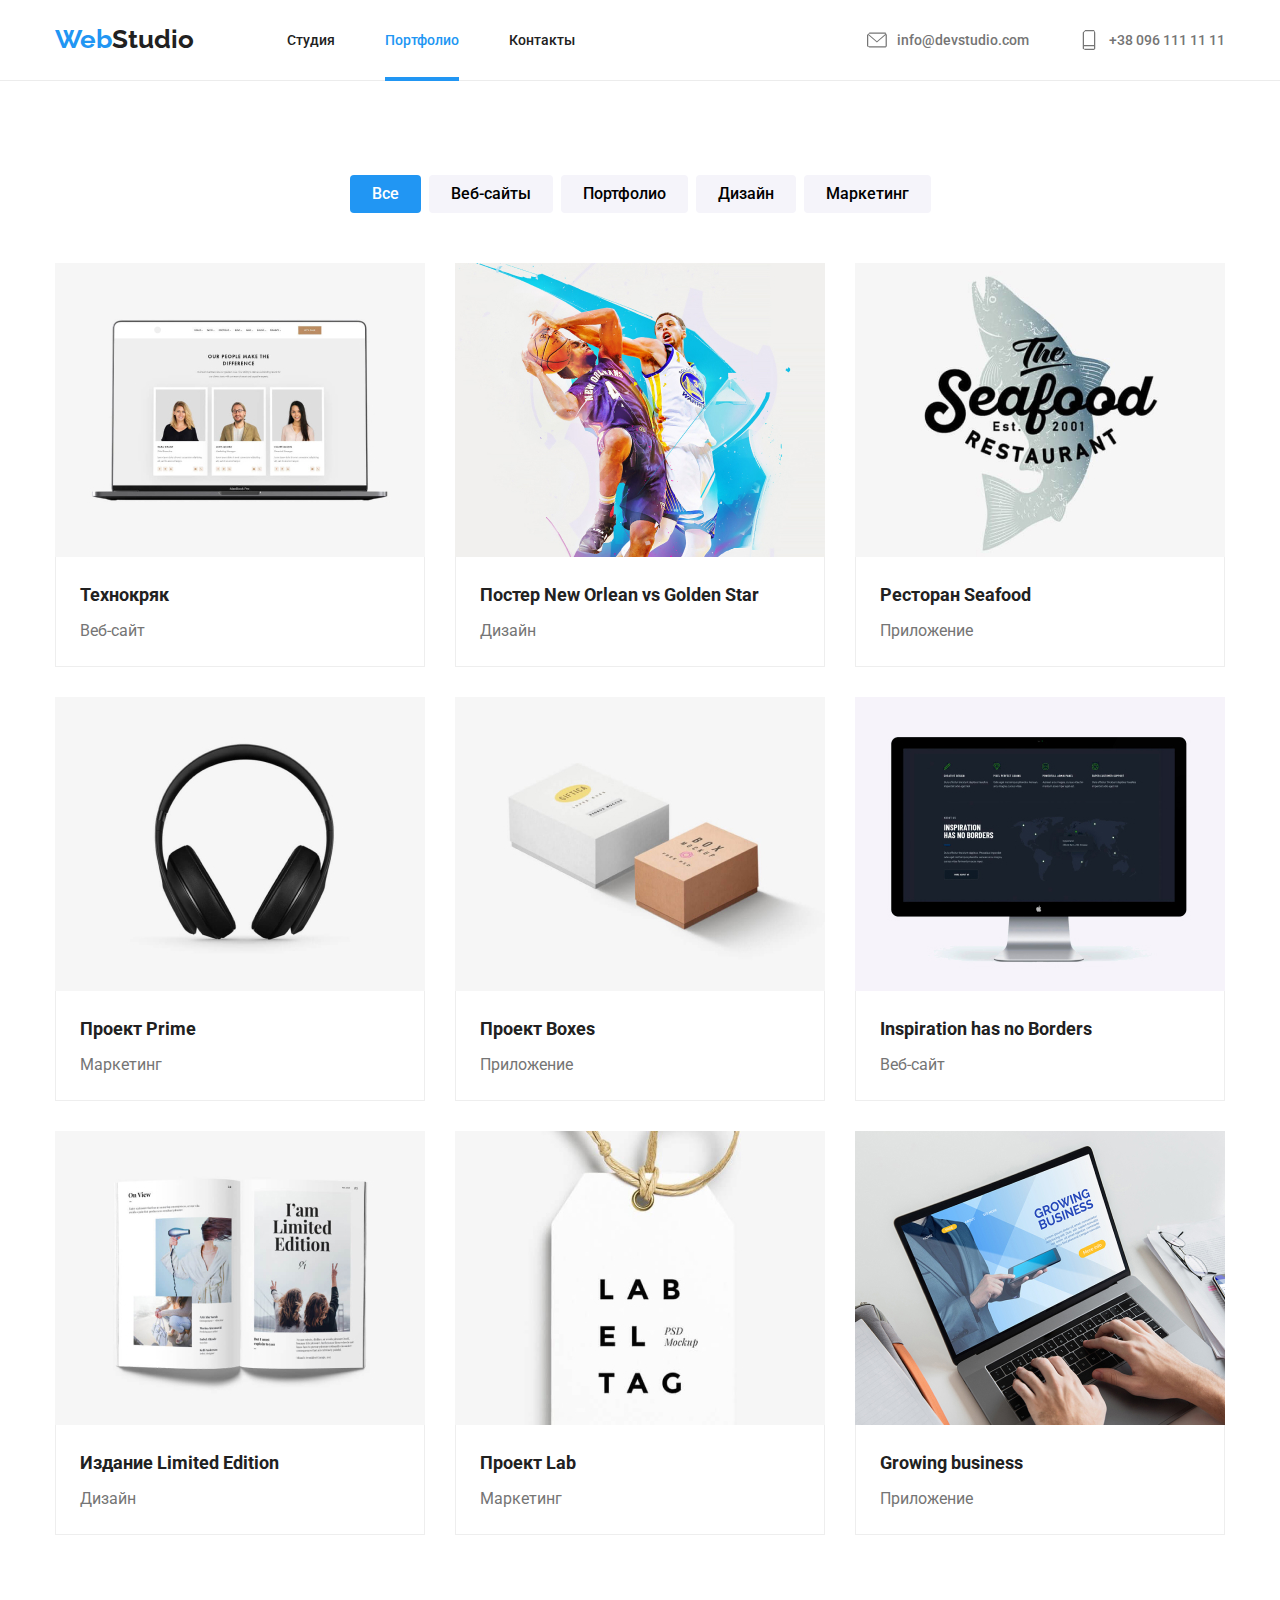
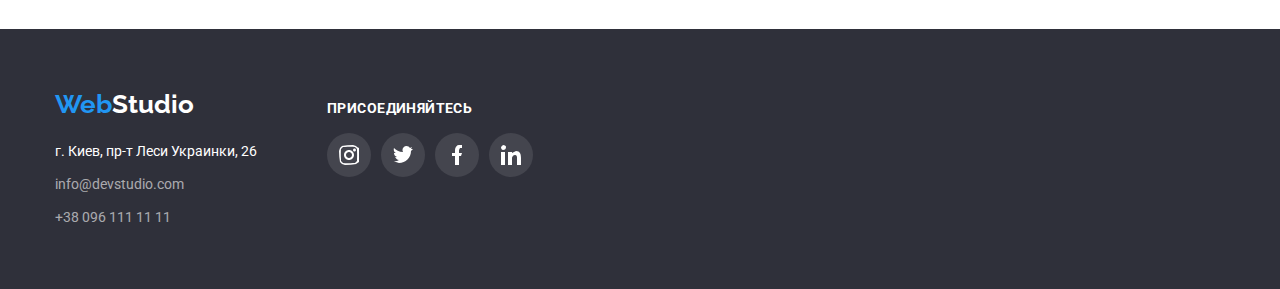
==== portfolio.html @ 706eff2a "Initial commit" ====
<!DOCTYPE html>
<html lang="ru">
  <head>
    <meta charset="UTF-8" />
    <meta http-equiv="X-UA-Compatible" content="IE=edge" />
    <meta name="viewport" content="width=device-width, initial-scale=1.0" />
    <link
      rel="stylesheet"
      href="https://cdnjs.cloudflare.com/ajax/libs/modern-normalize/1.1.0/modern-normalize.min.css"
    />
    <link
      href="https://fonts.googleapis.com/css2?family=Open+Sans:wght@400;500;700;800&family=Raleway:wght@700&family=Roboto:wght@400;500;700;900&display=swap"
      rel="stylesheet"
    />
    <link rel="stylesheet" href="./styles/styles.css" type="text/css" />
    <title>Document</title>
  </head>
  <body>
    <header>
      <div class="container container-header">
        <a href="./index.html" rel="noreferrer nofollow" class="all-logo"
          ><span class="color-logo">Web</span><span class="logo">Studio</span></a
        >
        <nav>
          <ul class="menu">
            <li class="header">
              <a href="./index.html" rel="noreferrer nofollow" class="menu-color"> Студия</a>
            </li>
            <li class="header">
              <a href="./portfolio.html" rel="noreferrer nofollow" class="store-active">
                Портфолио
              </a>
            </li>
            <li class="header">
              <a href="" rel="noreferrer nofollow" class="menu-color"> Контакты</a>
            </li>
          </ul>
        </nav>
        <ul class="adress-header">
          <li class="header heder-contacts">
            <a
              href="mailto:info@devstudio.com"
              rel="noreferrer nofollow"
              class="header-color-contacts"
              aria-label="mail"
            >
              <svg class="header-mail">
                <use href="./image/icon/symbol-defs.svg#icon-messeg-1"></use>
              </svg>
              <span class="header-nomber">info@devstudio.com</span>
            </a>
          </li>
          <li class="header heder-contacts">
            <a
              href="tel:+38 096 111 11 11"
              rel="noreferrer nofollow"
              class="header-color-contacts"
              aria-label="phone-nomber"
            >
              <svg class="header-icon-phone">
                <use href="./image/icon/symbol-defs.svg#icon-smartphone-1"></use>
              </svg>
              <span class="header-nomber">+38 096 111 11 11</span></a
            >
          </li>
        </ul>
      </div>
    </header>
    <main>
      <h1 class="our-work">Наши работы</h1>
      <section class="section">
        <div class="container">
          <ul class="botton-portfolio">
            <li class="list-botton-portfolio">
              <button name="button" type="button" class="menu-portfolio active-botton">Все</button>
            </li>
            <li class="list-botton-portfolio">
              <button name="button" type="button" class="menu-portfolio">Веб-сайты</button>
            </li>
            <li class="list-botton-portfolio">
              <button name="button" type="button" class="menu-portfolio">Портфолио</button>
            </li>
            <li class="list-botton-portfolio">
              <button name="button" type="button" class="menu-portfolio">Дизайн</button>
            </li>
            <li class="list-botton-portfolio">
              <button name="button" type="button" class="menu-portfolio">Маркетинг</button>
            </li>
          </ul>
          <ul class="progects">
            <li class="progects-item">
              <a href="" class="progects-link">
                <div class="progects-thumb">
                  <img
                    class="image-portfolio"
                    src="./image/portfolio/image-on-leptop.jpg"
                    alt="Изображения на компютере"
                    width="370"
                    height="294"
                  />
                  <p class="progects-overlay">
                    Ресурс предлагает комплексные предложения с разным уровнем функционала и
                    сервисов. Все это позволит посетителю получить исчерпывающие сведения о компании
                    или частном лице.
                  </p>
                </div>
                <div class="name-progect">
                  <h2 class="big-text-image">Технокряк</h2>
                  <p class="small-text-image">Веб-сайт</p>
                </div>
              </a>
            </li>
            <li class="progects-item">
              <a href="" class="progects-link">
                <div class="progects-thumb">
                  <img
                    class="image-portfolio"
                    src="./image/portfolio/bascketboll.jpg"
                    alt="Баскетболисты"
                    width="370"
                    height="294"
                  />
                  <p class="progects-overlay">
                    Ресурс предлагает комплексные предложения с разным уровнем функционала и
                    сервисов. Все это позволит посетителю получить исчерпывающие сведения о компании
                    или частном лице.
                  </p>
                </div>
                <div class="name-progect">
                  <h2 class="big-text-image">Постер New Orlean vs Golden Star</h2>
                  <p class="small-text-image">Дизайн</p>
                </div>
              </a>
            </li>
            <li class="progects-item">
              <a href="" class="progects-link">
                <div class="progects-thumb">
                  <img
                    class="image-portfolio"
                    src="./image/portfolio/fish.jpg"
                    alt=" Рыба с надписю Ресторан морская еда"
                    width="370"
                    height="294"
                  />
                  <p class="progects-overlay">
                    Ресурс предлагает комплексные предложения с разным уровнем функционала и
                    сервисов. Все это позволит посетителю получить исчерпывающие сведения о компании
                    или частном лице.
                  </p>
                </div>
                <div class="name-progect">
                  <h2 class="big-text-image">Ресторан Seafood</h2>
                  <p class="small-text-image">Приложение</p>
                </div>
              </a>
            </li>
            <li class="progects-item">
              <a href="" class="progects-link">
                <div class="progects-thumb">
                  <img
                    class="image-portfolio"
                    src="./image/portfolio/headphone.jpg"
                    alt="Наушники"
                    width="370"
                    height="294"
                  />
                  <p class="progects-overlay">
                    Ресурс предлагает комплексные предложения с разным уровнем функционала и
                    сервисов. Все это позволит посетителю получить исчерпывающие сведения о компании
                    или частном лице.
                  </p>
                </div>
                <div class="name-progect">
                  <h2 class="big-text-image">Проект Prime</h2>
                  <p class="small-text-image">Маркетинг</p>
                </div>
              </a>
            </li>
            <li class="progects-item">
              <a href="" class="progects-link">
                <div class="progects-thumb">
                  <img
                    class="image-portfolio"
                    src="./image/portfolio/box.jpg"
                    alt="Коробки"
                    width="370"
                    height="294"
                  />
                  <p class="progects-overlay">
                    Ресурс предлагает комплексные предложения с разным уровнем функционала и
                    сервисов. Все это позволит посетителю получить исчерпывающие сведения о компании
                    или частном лице.
                  </p>
                </div>
                <div class="name-progect">
                  <h2 class="big-text-image">Проект Boxes</h2>
                  <p class="small-text-image">Приложение</p>
                </div>
              </a>
            </li>
            <li class="progects-item">
              <a href="" class="progects-link">
                <div class="progects-thumb">
                  <img
                    src="./image/portfolio/computer.jpg"
                    alt="Монитор компютера с данными"
                    width="370"
                    height="294"
                  />
                  <p class="progects-overlay">
                    Ресурс предлагает комплексные предложения с разным уровнем функционала и
                    сервисов. Все это позволит посетителю получить исчерпывающие сведения о компании
                    или частном лице.
                  </p>
                </div>
                <div class="name-progect">
                  <h2 class="big-text-image">Inspiration has no Borders</h2>
                  <p class="small-text-image">Веб-сайт</p>
                </div>
              </a>
            </li>
            <li class="progects-item">
              <a href="" class="progects-link">
                <div class="progects-thumb">
                  <img
                    class="image-portfolio"
                    src="./image/portfolio/book.jpg"
                    alt="Книга с фотографиями женщин"
                    width="370"
                    height="294"
                  />
                  <p class="progects-overlay">
                    Ресурс предлагает комплексные предложения с разным уровнем функционала и
                    сервисов. Все это позволит посетителю получить исчерпывающие сведения о компании
                    или частном лице.
                  </p>
                </div>
                <div class="name-progect">
                  <h2 class="big-text-image">Издание Limited Edition</h2>
                  <p class="small-text-image">Дизайн</p>
                </div>
              </a>
            </li>
            <li class="progects-item">
              <a href="" class="progects-link">
                <div class="progects-thumb">
                  <img
                    class="image-portfolio"
                    src="./image/portfolio/label.jpg"
                    alt="Лейбл"
                    width="370"
                    height="294"
                  />
                  <p class="progects-overlay">
                    Ресурс предлагает комплексные предложения с разным уровнем функционала и
                    сервисов. Все это позволит посетителю получить исчерпывающие сведения о компании
                    или частном лице.
                  </p>
                </div>
                <div class="name-progect">
                  <h2 class="big-text-image">Проект Lab</h2>
                  <p class="small-text-image">Маркетинг</p>
                </div>
              </a>
            </li>
            <li class="progects-item">
              <a href="" class="progects-link">
                <div class="progects-thumb">
                  <img
                    class="image-portfolio"
                    src="./image/portfolio/leptop.jpg"
                    alt="Монитор ноутбука"
                    width="370"
                    height="294"
                  />
                  <p class="progects-overlay">
                    Ресурс предлагает комплексные предложения с разным уровнем функционала и
                    сервисов. Все это позволит посетителю получить исчерпывающие сведения о компании
                    или частном лице.
                  </p>
                </div>
                <div class="name-progect">
                  <h2 class="big-text-image">Growing business</h2>
                  <p class="small-text-image">Приложение</p>
                </div>
              </a>
            </li>
          </ul>
        </div>
      </section>
    </main>
    <footer class="footer-background-color">
      <div class="container container-footer">
        <div>
          <a href="./index.html" rel="noreferrer nofollow" class="logo footer-logo">
            <span class="color-logo">Web</span><span class="footer-color">Studio</span><br />
          </a>
          <address>
            <ul>
              <li class="footer">
                <a href="" class="footer-color">г. Киев, пр-т Леси Украинки, 26</a><br />
              </li>
              <li class="footer">
                <a href="mailto:info@devstudio.com" class="contacts">info@devstudio.com</a><br />
              </li>
              <li class="footer">
                <a href="tel:+38 096 111 11 11" class="contacts">+38 096 111 11 11</a><br />
              </li>
            </ul>
          </address>
        </div>
        <div class="footer-social">
          <p class="footer-join">присоединяйтесь</p>
          <ul class="person-icon-list">
            <li class="person-list-items">
              <a href="" class="person-link">
                <svg class="person-icon-futer">
                  <use href="./image/icon/symbol-defs.svg#icon-instagram"></use>
                </svg>
              </a>
            </li>
            <li class="person-list-items">
              <a href="" class="person-link">
                <svg class="person-icon-futer">
                  <use href="./image/icon/symbol-defs.svg#icon-twitter"></use>
                </svg>
              </a>
            </li>
            <li class="person-list-items">
              <a href="" class="person-link">
                <svg class="person-icon-futer">
                  <use href="./image/icon/symbol-defs.svg#icon-facebook"></use>
                </svg>
              </a>
            </li>
            <li class="person-list-items">
              <a href="" class="person-link">
                <svg class="person-icon-futer">
                  <use href="./image/icon/symbol-defs.svg#icon-linkedin"></use>
                </svg>
              </a>
            </li>
          </ul>
        </div>
      </div>
    </footer>
  </body>
</html>
---- styles/styles.css ----
:root {
  --body-text-color: rgb(33, 33, 33);
  --image-text-color: rgb(117, 117, 117);
  --background-botton-color: rgb(33, 150, 243);
  --white-color: rgb(255, 255, 255);
  --footer-background-color: rgb(47, 48, 58);
  --footer-contacts-color: rgba(255, 255, 255, 0.6);
  --icon-clients: rgba(175, 177, 184, 1);
  --back-svg-color: rgb(245, 244, 250);
  --text-on-image: rgba(47, 48, 58, 0.8);
  --time-for-hover: 250ms;
  --timing-fuktion: cubic-bezier(0.4, 0, 0.2, 1);
}

body {
  font-family: Roboto, Open-Sans;
  font-weight: 400;
  color: var(--body-text-color);
}

/* ----------------------------------------Загальні----- */
li {
  list-style-type: none;
}

a {
  text-decoration: none;
}

img {
  display: block;
}

h1,
h2,
h3,
h4,
p,
ul,
nav {
  margin: 0;
  padding: 0;
  border: 0;
}

header {
  border-bottom: 1px solid #ececec;
}

footer {
  padding-top: 60px;
  padding-bottom: 60px;
}

.container {
  width: 1200px;
  padding-left: 15px;
  padding-right: 15px;
  margin-left: auto;
  margin-right: auto;
}

div.container-header {
  display: flex;
  align-items: center;
}

.section {
  padding-top: 94px;
  padding-bottom: 94px;
}

/* ------------------------------- ХЕДЕР---- */

.header {
  height: 80px;
  font-size: 14px;
  font-weight: 500;
  line-height: 1.15;
}

.headear-portfolio {
  border: 1px solid #ececec;
}

.logo {
  font-size: 26px;
  line-height: 1.2;
  font-weight: 700;
  color: var(--body-text-color);
  font-family: Raleway;
}

.all-logo {
  margin-left: 0px;
  margin-right: 93px;
  padding-top: 24px;
  padding-bottom: 25px;

  font-size: 26px;
  line-height: 1.2;
  font-weight: 700;
}

.color-logo {
  color: var(--background-botton-color);
  font-family: Raleway;
}

.menu {
  display: flex;
}
.store-active {
  display: block;
  padding-top: 32px;
  padding-bottom: 32px;

  color: var(--background-botton-color);
}
.store-active::after {
  content: '';
  display: block;

  margin-top: 29px;
  width: 100%;
  height: 4px;
  left: 551px;
  top: 76px;

  background-color: var(--background-botton-color);
}
.menu li.header + li.header {
  margin-left: 50px;
}

.menu-color {
  display: block;
  padding-top: 32px;
  padding-bottom: 32px;

  transition-duration: var(--time-for-hover);
  transition-timing-function: var(--timing-fuktion);
  transition-property: color, background-color;

  color: var(--body-text-color);
}

.menu-color:hover,
.menu-color:focus {
  color: var(--background-botton-color);
  background-color: var(--white-color);
}

.adress-header {
  display: flex;
  flex-direction: row;
  margin-left: auto;
}

.adress-header li.header + li.header {
  margin-left: 50px;
}

.contacts {
  cursor: pointer;

  transition-duration: var(--time-for-hover);
  transition-timing-function: var(--timing-fuktion);
  transition-property: color;

  color: var(--footer-contacts-color);
}

.contacts:hover,
.contacts:focus {
  color: var(--background-botton-color);
}

.header-color-contacts {
  display: flex;
  cursor: pointer;

  align-items: center;
  color: #757575;

  transition-duration: var(--time-for-hover);
  transition-timing-function: var(--timing-fuktion);
  transition-property: color;
}

.header-color-contacts:hover,
.header-color-contacts:focus {
  color: var(--background-botton-color);
}

.heder-contacts {
  display: flex;
  flex-direction: row;
  justify-content: center;
}

.header-mail {
  width: 20px;
  height: 20px;
  cursor: pointer;

  transition-duration: var(--time-for-hover);
  transition-timing-function: var(--timing-fuktion);
  transition-property: fill;

  fill: var(--image-text-color);
}

.header-color-contacts:hover .header-mail,
.header-color-contacts:focus .header-mail {
  fill: var(--background-botton-color);
}

.header-icon-phone {
  width: 20px;
  height: 20px;
  cursor: pointer;

  transition-duration: var(--time-for-hover);
  transition-timing-function: var(--timing-fuktion);
  transition-property: fill;

  fill: var(--image-text-color);
}

.header-color-contacts:hover .header-icon-phone,
.header-color-contacts:focus .header-icon-phone {
  fill: var(--background-botton-color);
}

.header-nomber {
  margin-left: 10px;
}

/*-------------------------------------- Меню  ПОРТФОЛІО */

.menu-portfolio {
  padding-left: 22px;
  padding-right: 22px;
  padding-top: 6px;
  padding-bottom: 6px;
  border: var(--image-text-color);
  border-radius: 4px;

  font-size: 16px;
  line-height: 1.6;
  font-family: Roboto;
  font-weight: 500;

  background-color: rgb(245, 244, 250);
  transition-duration: var(--time-for-hover);
  transition-timing-function: var(--timing-fuktion);
  transition-property: color, background-color, box-shadow;
}

.menu-portfolio:hover,
.menu-portfolio:focus {
  color: var(--white-color);
  background-color: var(--background-botton-color);

  box-shadow: 0px 3px 1px rgba(0, 0, 0, 0.1), 0px 1px 2px rgba(0, 0, 0, 0.08),
    0px 2px 2px rgba(0, 0, 0, 0.12);
  border-radius: 4px;
}

/*-------------------------------------- СЕКЦІЯ ГЕРОЙ */
.hero {
  background-image: linear-gradient(to left, rgba(47, 48, 58, 0.5), rgba(47, 48, 58, 0.5)),
    url(../image/work-proces.jpg);

  text-align: center;
  background-position: center;
  background-repeat: no-repeat;
  background-size: cover;
  max-width: 1600px;

  color: var(--white-color);
}

.hero.section {
  padding-top: 200px;
  padding-bottom: 200px;
  margin-right: auto;
  margin-left: auto;
}

.h1 {
  margin-left: auto;
  margin-right: auto;
  margin-bottom: 30px;

  width: 696px;
  height: 120px;
  left: 452px;
  top: 280px;

  font-family: Roboto;
  font-style: normal;
  font-weight: 900;
  font-size: 44px;

  text-align: center;
  line-height: 1.36;
  letter-spacing: 0.06em;
}

.index-bottom {
  padding-top: 10px;
  padding-bottom: 10px;
  padding-left: 32px;
  padding-right: 32px;
  font-family: inherit;

  font-weight: 700;
  font-size: 16px;
  line-height: 1.8;
  background-color: var(--background-botton-color);
  color: var(--white-color);
  cursor: pointer;

  box-shadow: 0px 4px 4px rgba(0, 0, 0, 0.15);
  border-radius: 4px;

  transition-duration: var(--time-for-hover);
  transition-timing-function: var(--timing-fuktion);
  transition-property: background-color, color;
}

.index-bottom:hover,
.index-bottom:focus {
  color: var(--white-color);
  background-color: var(--background-botton-color);
}
/* -----------MODAL WINDOW */
.backdrop {
  position: fixed;
  top: 0;
  left: 0;

  width: 100%;
  height: 100%;

  background-color: rgba(0, 0, 0, 0.2);
  transition-duration: var(--time-for-hover);
  transition-timing-function: var(--timing-fuktion);
}

.backdrop.is-hidden {
  opacity: 0;
  pointer-events: none;
}

.modal {
  position: absolute;
  left: 50%;
  right: 50%;
  transform: translate(-50%, -50%);

  top: 40%;
  width: 528px;
  height: 581px;
  background-color: var(--white-color);
}
.button-modal-close {
  display: flex;
  position: absolute;
  top: 8px;
  right: 8px;
  width: 30px;
  height: 30px;

  border-radius: 50%;
  border-color: rgba(0, 0, 0, 0.1);
  background-color: var(--white-color);
}

.icon-close {
  position: absolute;
  justify-content: center;
  align-items: center;
  top: 5px;
  left: 5px;
  width: 18px;
  height: 18px;
}
/* --------------------------what we do  */

.what-we-do {
  display: flex;
}

.we-do-items {
  display: flex;
  justify-content: center;
  align-items: center;

  height: 120px;

  fill: var(--body-text-color);
  background-color: var(--back-svg-color);
}

.item {
  width: calc((100%-90px) / 4);
  margin-right: 30px;
}

.svg-we-do {
  width: 70px;
  height: 70px;
}

.item:nth-child(4n) {
  margin-right: 0;
}

.index-smoll-text {
  color: var(--image-text-color);
  font-size: 14px;
  line-height: 1.7;
  letter-spacing: 0.03em;
}

.title-h3 {
  font-weight: 700;
  font-size: 14px;
  line-height: 1.14;
  letter-spacing: 0.03em;

  margin-top: 30px;
  margin-bottom: 10px;
}

.our-work {
  visibility: hidden;
  height: 0;
}

.photo-text {
  position: absolute;
  bottom: 0;
  right: 0;

  padding-top: 27px;
  padding-bottom: 27px;
  width: 100%;
  height: 70px;

  font-weight: 700;
  font-size: 14px;
  line-height: 16px;
  text-align: center;
  letter-spacing: 0.03em;
  text-transform: uppercase;

  color: var(--white-color);
  background-color: var(--text-on-image);
}

/* -------------------------index work proces */
.section-exemples {
  padding-top: 0;
}

.photo-work-proces {
  display: flex;
  flex-wrap: wrap;
}

.photo-item {
  position: relative;
  margin-right: 30px;
}

.photo-item:nth-child(3n) {
  margin-right: 0;
}

.title-h2 {
  margin-bottom: 50px;

  font-size: 36px;
  line-height: 1.16;
  text-align: center;
  font-weight: 700;
}

/* ------------------------------------team */
.team-list {
  display: flex;
  flex-wrap: wrap;
}

.person {
  display: block;
  width: calc((100% - 90px) / 4);
  margin-right: 30px;
  border-radius: 0px 0px 4px 4px;
  filter: drop-shadow(0px 4px 4px rgba(0, 0, 0, 0.25));
  background-color: var(--white-color);
}

.person:nth-child(4n) {
  margin-right: 0;
}

.person-info {
  padding-top: 30px;
  padding-bottom: 30px;
  padding-right: 32px;
  padding-left: 32px;
}

.team {
  background: #f5f4fa;
}

.image-class {
  width: 100%;
}

.name-workers {
  margin-bottom: 10px;
  text-align: center;

  font-weight: 500;
  font-size: 16px;
  line-height: 1.18;
}

.profession-worker {
  text-align: center;

  color: var(--image-text-color);
  font-size: 16px;
  line-height: 1.18;
}

.person-list-items:not(:first-child) {
  margin-left: 10px;
}

.person-icon-1 {
  display: flex;
  justify-content: center;
  align-items: center;
  border-radius: 50%;
  width: 44px;
  height: 44px;

  transition-duration: var(--time-for-hover);
  transition-timing-function: var(--timing-fuktion);
  transition-property: background-color;
}

.person-icon-1:hover,
.person-icon-1:focus {
  background-color: var(--background-botton-color);
}

.person-icon {
  width: 20px;
  height: 20px;
  fill: var(--icon-clients);
  cursor: pointer;

  transition-duration: var(--time-for-hover);
  transition-timing-function: var(--timing-fuktion);
  transition-property: fill;
}

.person-icon-1:hover .person-icon,
.person-icon-1:focus .person-icon {
  fill: var(--white-color);
}

/* --------------------------OUR CLIENTS */
.clients-list {
  display: flex;
  flex-direction: row;
}

.clients-item {
  width: 170px;
  height: 92px;
}

.clients-item:not(:first-child) {
  margin-left: 30px;
}

.clients-link {
  display: flex;
  justify-content: center;
  align-items: center;

  border: 1px solid #afb1b8;
  box-sizing: border-box;
  border-radius: 4px;

  width: 170px;
  height: 92px;

  transition-duration: var(--time-for-hover);
  transition-timing-function: var(--timing-fuktion);
  transition-property: fill;
}

.clients-icon {
  width: 106px;
  height: 60px;

  fill: var(--icon-clients);
  transition-duration: var(--time-for-hover);
  transition-timing-function: var(--timing-fuktion);
  transition-property: border;
}

.clients-link:hover .clients-icon,
.clients-link:focus .clients-icon {
  fill: var(--background-botton-color);
}

.clients-item:hover .clients-link,
.clients-item:focus .clients-link {
  border: 1px solid var(--background-botton-color);
}

/* -------------------------------Portfolio button */
.botton-portfolio {
  display: flex;
  justify-content: center;
  margin-bottom: 50px;
}

.list-botton-portfolio {
  margin-right: 8px;
}

.list-botton-portfolio:last-child {
  margin-right: 0;
}
/*--------------------------------- Portfolio our projects */
/* list our progect */
.botton-portfolio {
  display: flex;
  justify-content: center;
  margin-bottom: 50px;
}

.list-botton-portfolio {
  margin-right: 8px;
}

.list-botton-portfolio:last-child {
  margin-right: 0;
}
/*     --------------------------Список наших проектів Portfolio */
.progects {
  display: flex;
  flex-wrap: wrap;
}

.progects-item {
  position: relative;

  width: calc((100% - 60px) / 3);
  margin-right: 30px;
  margin-bottom: 30px;
}

.progects-item:nth-child(3n) {
  margin-right: 0px;
}

.progects-item:nth-last-child(-n + 3) {
  margin-bottom: 0px;
}
.progects-link {
  display: block;

  width: 370px;
  height: 404px;

  transition-duration: var(--time-for-hover);
  transition-timing-function: var(--timing-fuktion);
  transition-property: background-color, box-shadow;

  color: var(--body-text-color);
}

.progects-link:hover,
.progects-link:focus {
  background-color: #ffffff;

  box-shadow: 0px 1px 1px rgba(0, 0, 0, 0.12), 0px 4px 4px rgba(0, 0, 0, 0.06),
    1px 4px 6px rgba(0, 0, 0, 0.16);
}
.progects-thumb {
  overflow: hidden;
  position: relative;
}
.progects-overlay {
  position: absolute;

  left: 0;
  top: 0;

  padding: 58px 27px 68px 27px;
  font-size: 18px;
  line-height: 28px;

  letter-spacing: 0.03em;
  color: var(--white-color);
  transform: translateY(101%);
  transition-duration: var(--time-for-hover);
  transition-timing-function: var(--timing-fuktion);
  transition-property: transform;

  background-color: rgba(33, 150, 243, 0.9);
}
.progects-link:hover .progects-overlay,
.progects-link:focus .progects-overlay {
  transform: translateY(0);
}

.name-progect {
  padding-top: 20px;
  padding-bottom: 20px;
  padding-right: 24px;
  padding-left: 24px;
  border-bottom: 1px solid #eeeeee;
  border-right: 1px solid #eeeeee;
  border-left: 1px solid #eeeeee;
}

.image-portfolio {
  width: 100%;
}

.big-text-image {
  display: block;
  margin-bottom: 4px;

  font-size: 18px;
  line-height: 2;
  font-weight: 700;

  color: var(--body-text-color);
}

.small-text-image {
  display: block;
  color: var(--image-text-color);
  font-size: 16px;
  line-height: 1.8;
}

.active-botton {
  color: var(--white-color);
  background-color: var(--background-botton-color);
}

/* ---------------------------------------- footer */

.container-footer {
  display: flex;
  flex-direction: row;
  align-items: baseline;
}

.footer {
  display: block;
  margin-bottom: 9px;
  font-size: 14px;
  line-height: 1.7;
  font-style: normal;
}

.footer:last-child {
  margin: 0;
}

.footer-logo {
  display: block;

  margin-bottom: 20px;
}

.footer-social {
  display: flex;
  flex-direction: column;
  margin-left: 70px;
}

.footer-join {
  font-family: Roboto;
  font-weight: 700;
  font-size: 14px;

  line-height: 1.2;
  letter-spacing: 0.03em;
  text-transform: uppercase;

  color: var(--white-color);
}

.person-icon-list {
  display: flex;
  flex-direction: row;

  justify-content: center;
  margin-top: 16px;
}

.person-list-items {
  display: flex;
  justify-content: center;

  width: 44px;
  height: 44px;
  border-radius: 50%;
}
.person-link {
  display: flex;
  justify-content: center;
  align-items: center;

  width: 44px;
  height: 44px;
  border-radius: 50%;
  background-color: rgba(255, 255, 255, 0.1);

  transition-duration: var(--time-for-hover);
  transition-timing-function: var(--timing-fuktion);
  transition-property: background-color;
}
.person-link:hover,
.person-link:active {
  background-color: var(--background-botton-color);
}

.person-icon-futer {
  width: 20px;
  height: 20px;
  fill: var(--white-color);

  transition-duration: var(--time-for-hover);
  transition-timing-function: var(--timing-fuktion);
  transition-property: fill;
}

.footer-color {
  color: var(--white-color);

  transition-duration: var(--time-for-hover);
  transition-timing-function: var(--timing-fuktion);
  transition-property: color;
}

.footer-color:hover,
.footer-color:focus {
  color: var(--background-botton-color);
}

.footer-background-color {
  z-index: 1;

  background-color: var(--footer-background-color);
}

.back-color {
  background-color: var(--background-botton-color);
}
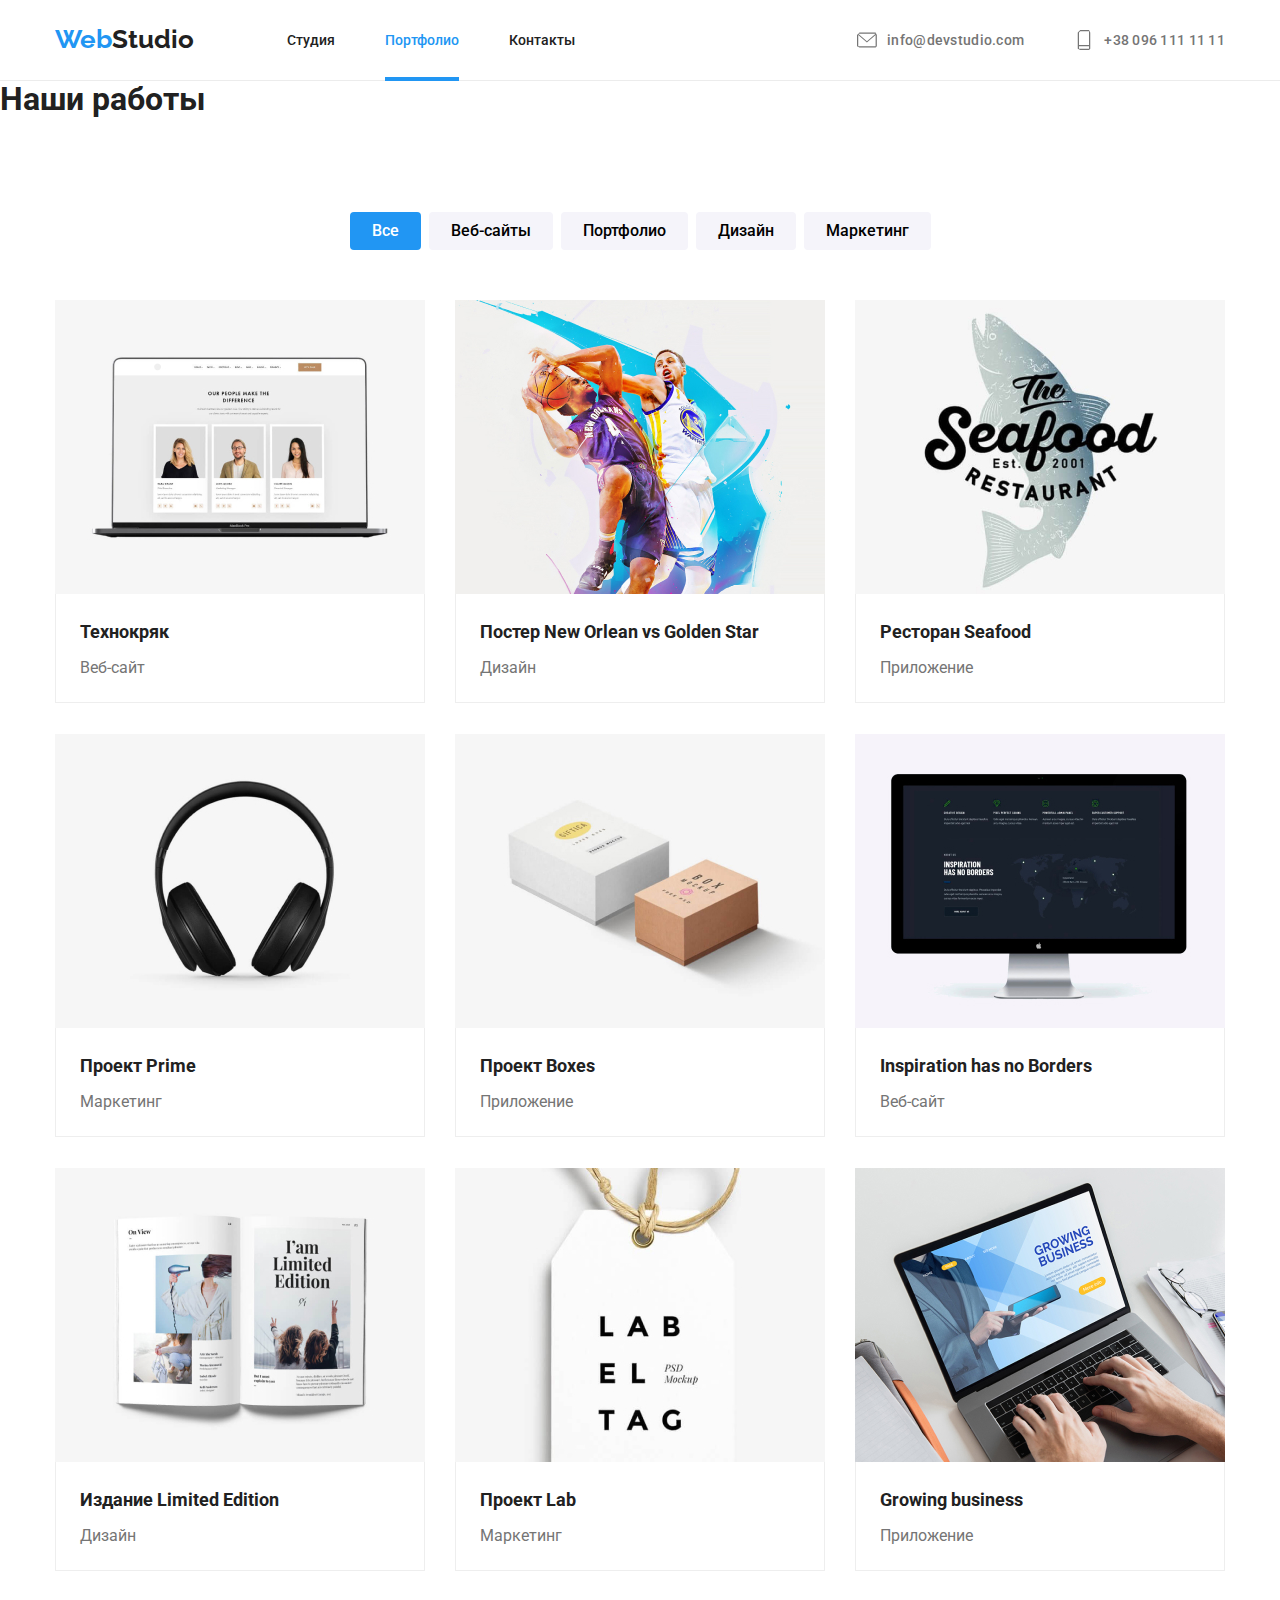
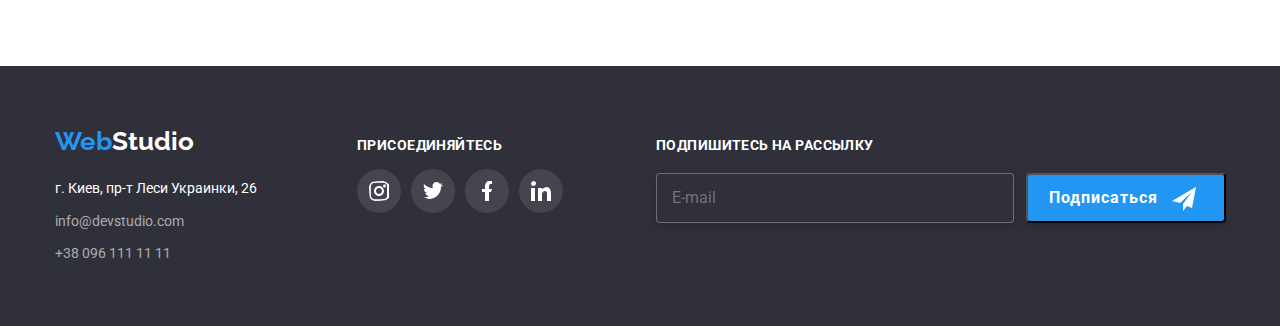
==== commit 2c0e054a: "BEM refactoring code" ====
--- a/portfolio.html
+++ b/portfolio.html
@@ -12,56 +12,56 @@
       href="https://fonts.googleapis.com/css2?family=Open+Sans:wght@400;500;700;800&family=Raleway:wght@700&family=Roboto:wght@400;500;700;900&display=swap"
       rel="stylesheet"
     />
-    <link rel="stylesheet" href="./styles/styles.css" type="text/css" />
+    <link rel="stylesheet" href="./css/styles.css" type="text/css" />
     <title>Document</title>
   </head>
   <body>
     <header>
       <div class="container container-header">
-        <a href="./index.html" rel="noreferrer nofollow" class="all-logo"
-          ><span class="color-logo">Web</span><span class="logo">Studio</span></a
-        >
+        <a href="./index.html" rel="noreferrer nofollow" class="logo">
+          Web<span class="logo__header">Studio</span>
+        </a>
         <nav>
           <ul class="menu">
-            <li class="header">
-              <a href="./index.html" rel="noreferrer nofollow" class="menu-color"> Студия</a>
-            </li>
-            <li class="header">
+            <li class="menu__header">
+              <a href="./index.html" rel="noreferrer nofollow" class="menu__link"> Студия</a>
+            </li>
+            <li class="menu__header">
               <a href="./portfolio.html" rel="noreferrer nofollow" class="store-active">
                 Портфолио
               </a>
             </li>
-            <li class="header">
-              <a href="" rel="noreferrer nofollow" class="menu-color"> Контакты</a>
+            <li class="menu__header">
+              <a href="" rel="noreferrer nofollow" class="menu__link"> Контакты</a>
             </li>
           </ul>
         </nav>
-        <ul class="adress-header">
-          <li class="header heder-contacts">
+        <ul class="adress">
+          <li class="adress__item">
             <a
               href="mailto:info@devstudio.com"
               rel="noreferrer nofollow"
-              class="header-color-contacts"
+              class="adress__link"
               aria-label="mail"
             >
-              <svg class="header-mail">
-                <use href="./image/icon/symbol-defs.svg#icon-messeg-1"></use>
+              <svg class="adress__svg">
+                <use class="" href="./image/icon/symbol-defs.svg#icon-messeg-1"></use>
               </svg>
-              <span class="header-nomber">info@devstudio.com</span>
+              <span class="adress__text"> info@devstudio.com</span>
             </a>
           </li>
-          <li class="header heder-contacts">
+          <li class="adress__item">
             <a
-              href="tel:+38 096 111 11 11"
+              href="tel:+380961111111"
               rel="noreferrer nofollow"
-              class="header-color-contacts"
+              class="adress__link"
               aria-label="phone-nomber"
             >
-              <svg class="header-icon-phone">
+              <svg class="adress__svg">
                 <use href="./image/icon/symbol-defs.svg#icon-smartphone-1"></use>
               </svg>
-              <span class="header-nomber">+38 096 111 11 11</span></a
-            >
+              <span class="adress__text">+38 096 111 11 11</span>
+            </a>
           </li>
         </ul>
       </div>
@@ -289,58 +289,76 @@
         </div>
       </section>
     </main>
-    <footer class="footer-background-color">
-      <div class="container container-footer">
+    <footer class="footer__background">
+      <div class="container footer__container">
         <div>
-          <a href="./index.html" rel="noreferrer nofollow" class="logo footer-logo">
-            <span class="color-logo">Web</span><span class="footer-color">Studio</span><br />
+          <a href="./index.html" rel="noreferrer nofollow" class="logo">
+            Web<span class="footer__address_color">Studio</span><br />
           </a>
           <address>
             <ul>
-              <li class="footer">
-                <a href="" class="footer-color">г. Киев, пр-т Леси Украинки, 26</a><br />
+              <li class="address">
+                <a href="" class="footer__address_color">г. Киев, пр-т Леси Украинки, 26</a><br />
               </li>
-              <li class="footer">
-                <a href="mailto:info@devstudio.com" class="contacts">info@devstudio.com</a><br />
+              <li class="address">
+                <a href="mailto:info@devstudio.com" class="footer__address_greyy">
+                  info@devstudio.com </a
+                ><br />
               </li>
-              <li class="footer">
-                <a href="tel:+38 096 111 11 11" class="contacts">+38 096 111 11 11</a><br />
+              <li class="address">
+                <a href="tel:+380961111111" class="footer__address_greyy">+38 096 111 11 11</a
+                ><br />
               </li>
             </ul>
           </address>
         </div>
-        <div class="footer-social">
-          <p class="footer-join">присоединяйтесь</p>
-          <ul class="person-icon-list">
-            <li class="person-list-items">
-              <a href="" class="person-link">
-                <svg class="person-icon-futer">
+        <div class="footer__social">
+          <p class="footer__join">присоединяйтесь</p>
+          <ul class="icons">
+            <li class="icons__item">
+              <a href="" class="icons__link--footer">
+                <svg class="icon__svg icon__svg--footer">
                   <use href="./image/icon/symbol-defs.svg#icon-instagram"></use>
                 </svg>
               </a>
             </li>
-            <li class="person-list-items">
-              <a href="" class="person-link">
-                <svg class="person-icon-futer">
+            <li class="icons__item">
+              <a href="" class="icons__link--footer">
+                <svg class="icon__svg icon__svg--footer">
                   <use href="./image/icon/symbol-defs.svg#icon-twitter"></use>
                 </svg>
               </a>
             </li>
-            <li class="person-list-items">
-              <a href="" class="person-link">
-                <svg class="person-icon-futer">
+            <li class="icons__item">
+              <a href="" class="icons__link--footer">
+                <svg class="icon__svg icon__svg--footer">
                   <use href="./image/icon/symbol-defs.svg#icon-facebook"></use>
                 </svg>
               </a>
             </li>
-            <li class="person-list-items">
-              <a href="" class="person-link">
-                <svg class="person-icon-futer">
+            <li class="icons__item">
+              <a href="" class="icons__link--footer">
+                <svg class="icon__svg icon__svg--footer">
                   <use href="./image/icon/symbol-defs.svg#icon-linkedin"></use>
                 </svg>
               </a>
             </li>
           </ul>
+        </div>
+
+        <div class="form">
+          <form>
+            <p class="form__text">Подпишитесь на рассылку</p>
+            <div class="form__container">
+              <input class="form__email" type="email" name="mail" id="mail" placeholder="E-mail" />
+              <button type="button" class="button">
+                <span class="form__subscribe"> Подписаться</span>
+                <svg class="form__send">
+                  <use href="./image/icon/symbol-defs.svg#icon-send"></use>
+                </svg>
+              </button>
+            </div>
+          </form>
         </div>
       </div>
     </footer>
--- a/css/styles.css
+++ b/css/styles.css
@@ -0,0 +1,1137 @@
+:root {
+  --body-text-color: rgb(33, 33, 33);
+  --image-text-color: rgb(117, 117, 117);
+  --background-botton-color: rgb(33, 150, 243);
+  --white-color: rgb(255, 255, 255);
+  --footer-background-color: rgb(47, 48, 58);
+  --footer-contacts-color: rgba(255, 255, 255, 0.6);
+  --icon-clients: rgba(175, 177, 184, 1);
+  --back-svg-color: rgb(245, 244, 250);
+  --text-on-image: rgba(47, 48, 58, 0.8);
+  --time-for-hover: 250ms;
+  --timing-fuktion: cubic-bezier(0.4, 0, 0.2, 1);
+  --color-text-form: rgb(117, 117, 117);
+}
+
+body {
+  font-family: Roboto, Open-Sans;
+  font-weight: 400;
+  color: var(--body-text-color);
+}
+
+/* ----------------------------------------Загальні----- */
+li {
+  list-style-type: none;
+}
+
+a {
+  text-decoration: none;
+}
+
+img {
+  display: block;
+}
+
+h1,
+h2,
+h3,
+h4,
+p,
+ul,
+nav {
+  margin: 0;
+  padding: 0;
+  border: 0;
+}
+
+header {
+  border-bottom: 1px solid #ececec;
+}
+
+footer {
+  padding-top: 60px;
+  padding-bottom: 60px;
+}
+
+input {
+  outline: none;
+}
+
+textarea {
+  outline: none;
+}
+
+.container {
+  width: 1200px;
+  padding-left: 15px;
+  padding-right: 15px;
+  margin-left: auto;
+  margin-right: auto;
+}
+
+.section {
+  padding-top: 94px;
+  padding-bottom: 94px;
+}
+
+.visually-hidden {
+  position: absolute;
+  width: 1px;
+  height: 1px;
+  margin: -1px;
+  border: 0;
+  padding: 0;
+  white-space: nowrap;
+  clip-path: inset(100%);
+  clip: rect(0 0 0 0);
+  overflow: hidden;
+}
+
+/* ------------------------------- ХЕДЕР---- */
+.container-header {
+  display: flex;
+  flex-direction: row;
+  align-items: center;
+}
+
+.logo {
+  margin-left: 0px;
+  margin-right: 93px;
+  padding-top: 24px;
+  padding-bottom: 25px;
+
+  font-family: Raleway;
+
+  font-size: 26px;
+  line-height: 1.2;
+  font-weight: 700;
+  color: var(--background-botton-color);
+}
+
+.logo__header {
+  color: var(--body-text-color);
+}
+
+.menu {
+  display: flex;
+}
+
+.menu__header {
+  height: 80px;
+  font-size: 14px;
+  font-weight: 500;
+  line-height: 1.15;
+}
+
+.menu li.menu__header + li.menu__header {
+  margin-left: 50px;
+}
+.headear-portfolio {
+  border: 1px solid #ececec;
+}
+
+.store-active {
+  display: block;
+
+  padding-top: 32px;
+  padding-bottom: 32px;
+
+  color: var(--background-botton-color);
+}
+.store-active::after {
+  content: '';
+  display: block;
+
+  margin-top: 29px;
+  width: 100%;
+  height: 4px;
+  left: 551px;
+  top: 76px;
+
+  background-color: var(--background-botton-color);
+}
+
+.menu__link {
+  display: block;
+  padding-top: 32px;
+  padding-bottom: 32px;
+
+  transition-duration: var(--time-for-hover);
+  transition-timing-function: var(--timing-fuktion);
+  transition-property: color, background-color;
+
+  color: var(--body-text-color);
+}
+
+.menu__link:hover,
+.menu__link:focus {
+  color: var(--background-botton-color);
+  background-color: var(--white-color);
+}
+/* ----------  імейл і номер в  хедер */
+.adress {
+  display: flex;
+  flex-direction: row;
+  margin-left: auto;
+}
+
+li.adress__item + li.adress__item {
+  margin-left: 50px;
+}
+
+.adress__link {
+  display: flex;
+  cursor: pointer;
+
+  padding-top: 30px;
+  padding-bottom: 30px;
+  align-items: center;
+
+  font-weight: 500;
+  font-size: 14px;
+  line-height: 16px;
+  letter-spacing: 0.02em;
+
+  transition-duration: var(--time-for-hover);
+  transition-timing-function: var(--timing-fuktion);
+  transition-property: color;
+
+  color: #757575;
+}
+
+.adress__link:hover,
+.adress__link:focus {
+  color: var(--background-botton-color);
+}
+
+.adress__link:hover .adress__svg,
+.adress__link:focus .adress__svg {
+  fill: var(--background-botton-color);
+}
+
+.adress__svg {
+  width: 20px;
+  height: 20px;
+  cursor: pointer;
+
+  transition-duration: var(--time-for-hover);
+  transition-timing-function: var(--timing-fuktion);
+  transition-property: fill;
+
+  fill: var(--image-text-color);
+}
+
+.adress__text {
+  margin-left: 10px;
+}
+
+/*-------------------------------------- Меню  ПОРТФОЛІО */
+
+.menu-portfolio {
+  padding-left: 22px;
+  padding-right: 22px;
+  padding-top: 6px;
+  padding-bottom: 6px;
+  border: var(--image-text-color);
+  border-radius: 4px;
+
+  font-size: 16px;
+  line-height: 1.6;
+  font-family: Roboto;
+  font-weight: 500;
+
+  background-color: rgb(245, 244, 250);
+  transition-duration: var(--time-for-hover);
+  transition-timing-function: var(--timing-fuktion);
+  transition-property: color, background-color, box-shadow;
+}
+
+.menu-portfolio:hover,
+.menu-portfolio:focus {
+  color: var(--white-color);
+  background-color: var(--background-botton-color);
+
+  box-shadow: 0px 3px 1px rgba(0, 0, 0, 0.1), 0px 1px 2px rgba(0, 0, 0, 0.08),
+    0px 2px 2px rgba(0, 0, 0, 0.12);
+  border-radius: 4px;
+}
+
+/*-------------------------------------- СЕКЦІЯ ГЕРОЙ */
+.hero {
+  background-image: linear-gradient(to left, rgba(47, 48, 58, 0.5), rgba(47, 48, 58, 0.5)),
+    url(../image/work-proces.jpg);
+
+  text-align: center;
+  background-position: center;
+  background-repeat: no-repeat;
+  background-size: cover;
+  max-width: 1600px;
+
+  color: var(--white-color);
+}
+
+.hero.section {
+  padding-top: 200px;
+  padding-bottom: 200px;
+  margin-right: auto;
+  margin-left: auto;
+}
+
+.h1 {
+  margin-left: auto;
+  margin-right: auto;
+  margin-bottom: 30px;
+
+  width: 696px;
+  height: 120px;
+  left: 452px;
+  top: 280px;
+
+  font-family: Roboto;
+  font-style: normal;
+  font-weight: 900;
+  font-size: 44px;
+
+  text-align: center;
+  line-height: 1.36;
+  letter-spacing: 0.06em;
+}
+
+.button {
+  width: 200px;
+  height: 50px;
+
+  font-family: inherit;
+  font-weight: 700;
+  font-size: 16px;
+  line-height: 1.8;
+
+  background-color: var(--background-botton-color);
+  color: var(--white-color);
+  cursor: pointer;
+
+  box-shadow: 0px 4px 4px rgba(0, 0, 0, 0.15);
+  border-radius: 4px;
+
+  transition-duration: var(--time-for-hover);
+  transition-timing-function: var(--timing-fuktion);
+  transition-property: background-color, color;
+}
+
+.button:hover,
+.button:focus {
+  color: var(--white-color);
+  background-color: var(--background-botton-color);
+}
+
+/*  ----------------our work */
+
+.work {
+  display: flex;
+}
+
+.work__item {
+  width: calc((100%-90px) / 4);
+  margin-right: 30px;
+}
+
+.work__item:nth-child(4n) {
+  margin-right: 0;
+}
+
+.work__icon {
+  display: flex;
+  justify-content: center;
+  align-items: center;
+
+  height: 120px;
+
+  fill: var(--body-text-color);
+  background-color: var(--back-svg-color);
+}
+
+.work__svg {
+  width: 70px;
+  height: 70px;
+}
+
+.work__h3 {
+  font-weight: 700;
+  font-size: 14px;
+  line-height: 1.14;
+  letter-spacing: 0.03em;
+
+  margin-top: 30px;
+  margin-bottom: 10px;
+}
+
+.work__text {
+  color: var(--image-text-color);
+  font-size: 14px;
+  line-height: 1.7;
+  letter-spacing: 0.03em;
+}
+
+/* -------------------------index work proces */
+.exemples__section {
+  padding-top: 0;
+}
+
+.title__h2 {
+  margin-bottom: 50px;
+
+  font-family: Roboto;
+  font-size: 36px;
+  line-height: 1.16;
+  text-align: center;
+  font-weight: 700;
+}
+
+.exemples__photos {
+  display: flex;
+  flex-wrap: wrap;
+}
+
+.exemples__photo_item {
+  position: relative;
+  margin-right: 30px;
+}
+
+.exemples__photo_item:nth-child(3n) {
+  margin-right: 0;
+}
+
+.exemples__photo_text {
+  position: absolute;
+  bottom: 0;
+  right: 0;
+
+  padding-top: 27px;
+  padding-bottom: 27px;
+  width: 100%;
+  height: 70px;
+
+  font-weight: 700;
+  font-size: 14px;
+  line-height: 16px;
+  text-align: center;
+  letter-spacing: 0.03em;
+  text-transform: uppercase;
+
+  color: var(--white-color);
+  background-color: var(--text-on-image);
+}
+/* ------------------------------------team */
+.team__list {
+  display: flex;
+  flex-wrap: wrap;
+}
+
+.team {
+  background: #f5f4fa;
+}
+.team__person {
+  display: block;
+  width: calc((100% - 90px) / 4);
+  margin-right: 30px;
+  border-radius: 0px 0px 4px 4px;
+  filter: drop-shadow(0px 4px 4px rgba(0, 0, 0, 0.25));
+  background-color: var(--white-color);
+}
+
+.team__person:nth-child(4n) {
+  margin-right: 0;
+}
+
+.team__image {
+  width: 100%;
+}
+.team__info {
+  padding-top: 30px;
+  padding-bottom: 30px;
+  padding-right: 32px;
+  padding-left: 32px;
+}
+
+.team__name {
+  margin-bottom: 10px;
+  text-align: center;
+
+  font-weight: 500;
+  font-size: 16px;
+  line-height: 1.18;
+}
+
+.team__profession {
+  text-align: center;
+
+  color: var(--image-text-color);
+  font-size: 16px;
+  line-height: 1.18;
+}
+/* --------------------------social icon */
+
+.icons {
+  display: flex;
+  flex-direction: row;
+
+  justify-content: center;
+  margin-top: 16px;
+}
+
+.icons__item {
+  display: flex;
+  justify-content: center;
+
+  width: 44px;
+  height: 44px;
+  border-radius: 50%;
+}
+
+.icons__item:not(:first-child) {
+  margin-left: 10px;
+}
+.icons__link {
+  display: flex;
+  justify-content: center;
+  align-items: center;
+
+  border-radius: 50%;
+  width: 44px;
+  height: 44px;
+
+  transition-duration: var(--time-for-hover);
+  transition-timing-function: var(--timing-fuktion);
+  transition-property: background-color;
+}
+
+.icons__link:hover .icon__svg,
+.icons__link:active .icon__svg {
+  fill: var(--white-color);
+}
+.icons__link:hover,
+.icons__link:focus {
+  background-color: var(--background-botton-color);
+}
+.icon__svg {
+  width: 20px;
+  height: 20px;
+  fill: var(--icon-clients);
+  cursor: pointer;
+
+  transition-duration: var(--time-for-hover);
+  transition-timing-function: var(--timing-fuktion);
+  transition-property: fill;
+}
+
+/* --------------------------OUR CLIENTS */
+.clients__list {
+  display: flex;
+  flex-direction: row;
+}
+
+.clients__item {
+  width: 170px;
+  height: 92px;
+}
+
+.clients__item:not(:first-child) {
+  margin-left: 30px;
+}
+
+.clients__link {
+  display: flex;
+  justify-content: center;
+  align-items: center;
+
+  border: 1px solid #afb1b8;
+  box-sizing: border-box;
+  border-radius: 4px;
+
+  width: 170px;
+  height: 92px;
+
+  transition-duration: var(--time-for-hover);
+  transition-timing-function: var(--timing-fuktion);
+  transition-property: fill;
+}
+
+.clients__icon {
+  width: 106px;
+  height: 60px;
+
+  fill: var(--icon-clients);
+  transition-duration: var(--time-for-hover);
+  transition-timing-function: var(--timing-fuktion);
+  transition-property: border;
+}
+
+.clients__link:hover .clients__icon,
+.clients__link:focus .clients__icon {
+  fill: var(--background-botton-color);
+}
+
+.clients__item:hover .clients__link,
+.clients__item:focus .clients__link {
+  border: 1px solid var(--background-botton-color);
+}
+
+/* -------------------------------Portfolio button */
+.botton-portfolio {
+  display: flex;
+  justify-content: center;
+  margin-bottom: 50px;
+}
+
+.list-botton-portfolio {
+  margin-right: 8px;
+}
+
+.list-botton-portfolio:last-child {
+  margin-right: 0;
+}
+/*--------------------------------- Portfolio our projects */
+/* list our progect */
+.botton-portfolio {
+  display: flex;
+  justify-content: center;
+  margin-bottom: 50px;
+}
+
+.list-botton-portfolio {
+  margin-right: 8px;
+}
+
+.list-botton-portfolio:last-child {
+  margin-right: 0;
+}
+/* -----------------------Список наших проектів Portfolio */
+.progects {
+  display: flex;
+  flex-wrap: wrap;
+}
+
+.progects-item {
+  position: relative;
+
+  width: calc((100% - 60px) / 3);
+  margin-right: 30px;
+  margin-bottom: 30px;
+}
+
+.progects-item:nth-child(3n) {
+  margin-right: 0px;
+}
+
+.progects-item:nth-last-child(-n + 3) {
+  margin-bottom: 0px;
+}
+.progects-link {
+  display: block;
+
+  width: 370px;
+  height: 404px;
+
+  transition-duration: var(--time-for-hover);
+  transition-timing-function: var(--timing-fuktion);
+  transition-property: background-color, box-shadow;
+
+  color: var(--body-text-color);
+}
+
+.progects-link:hover,
+.progects-link:focus {
+  background-color: var(--white-color);
+
+  box-shadow: 0px 1px 1px rgba(0, 0, 0, 0.12), 0px 4px 4px rgba(0, 0, 0, 0.06),
+    1px 4px 6px rgba(0, 0, 0, 0.16);
+}
+.progects-thumb {
+  overflow: hidden;
+  position: relative;
+}
+.progects-overlay {
+  position: absolute;
+
+  left: 0;
+  top: 0;
+
+  padding: 58px 27px 68px 27px;
+  font-size: 18px;
+  line-height: 28px;
+
+  letter-spacing: 0.03em;
+  color: var(--white-color);
+  transform: translateY(101%);
+  transition-duration: var(--time-for-hover);
+  transition-timing-function: var(--timing-fuktion);
+  transition-property: transform;
+
+  background-color: rgba(33, 150, 243, 0.9);
+}
+.progects-link:hover .progects-overlay,
+.progects-link:focus .progects-overlay {
+  transform: translateY(0);
+}
+
+.name-progect {
+  padding-top: 20px;
+  padding-bottom: 20px;
+  padding-right: 24px;
+  padding-left: 24px;
+  border-bottom: 1px solid #eeeeee;
+  border-right: 1px solid #eeeeee;
+  border-left: 1px solid #eeeeee;
+}
+
+.image-portfolio {
+  width: 100%;
+}
+
+.big-text-image {
+  display: block;
+  margin-bottom: 4px;
+
+  font-size: 18px;
+  line-height: 2;
+  font-weight: 700;
+
+  color: var(--body-text-color);
+}
+
+.small-text-image {
+  display: block;
+  color: var(--image-text-color);
+  font-size: 16px;
+  line-height: 1.8;
+}
+
+.active-botton {
+  color: var(--white-color);
+  background-color: var(--background-botton-color);
+}
+
+/* ---------------------------------------- footer */
+
+.footer__container {
+  display: flex;
+  flex-direction: row;
+  align-items: baseline;
+}
+
+.footer__background {
+  background-color: var(--footer-background-color);
+}
+
+.address {
+  display: block;
+  margin-bottom: 9px;
+  font-size: 14px;
+  line-height: 1.7;
+  font-style: normal;
+}
+
+.address:last-child {
+  margin: 0;
+}
+
+.address:first-child {
+  margin-top: 20px;
+}
+
+.footer__address_color {
+  color: var(--white-color);
+
+  transition-duration: var(--time-for-hover);
+  transition-timing-function: var(--timing-fuktion);
+  transition-property: color;
+}
+
+.footer__address_color:hover,
+.footer__address_color:focus {
+  color: var(--background-botton-color);
+}
+
+.footer__address_greyy {
+  color: var(--footer-contacts-color);
+
+  transition-duration: var(--time-for-hover);
+  transition-timing-function: var(--timing-fuktion);
+  transition-property: color;
+}
+
+.footer__address_greyy:hover,
+.footer__address_greyy:focus {
+  color: var(--background-botton-color);
+}
+
+/* ------------------ footer social */
+
+.footer__social {
+  display: flex;
+  flex-direction: column;
+  margin-left: 70px;
+}
+
+.footer__join {
+  font-family: Roboto;
+  font-weight: 700;
+  font-size: 14px;
+
+  line-height: 1.2;
+  letter-spacing: 0.03em;
+  text-transform: uppercase;
+
+  color: var(--white-color);
+}
+
+.icons__link--footer {
+  display: flex;
+  justify-content: center;
+  align-items: center;
+
+  border-radius: 50%;
+  width: 44px;
+  height: 44px;
+
+  transition-duration: var(--time-for-hover);
+  transition-timing-function: var(--timing-fuktion);
+  transition-property: background-color;
+
+  background-color: rgba(255, 255, 255, 0.1);
+}
+
+.icons__link--footer:hover .icon__svg,
+.icons__link--footer:active .icon__svg {
+  fill: var(--white-color);
+}
+.icons__link--footer:hover,
+.icons__link--footer:focus {
+  background-color: var(--background-botton-color);
+}
+.icon__svg--footer {
+  fill: var(--white-color);
+}
+/* -----------------footer form */
+
+.form {
+  position: relative;
+
+  margin-left: 93px;
+  background-color: var(--footer-background-color);
+}
+.form__container {
+  display: flex;
+}
+.form__text {
+  margin-bottom: 20px;
+
+  font-weight: 700;
+  font-size: 14px;
+
+  line-height: 16px;
+  letter-spacing: 0.03em;
+  text-transform: uppercase;
+
+  color: var(--white-color);
+}
+
+.form__email {
+  margin-right: 12px;
+  padding-left: 15px;
+
+  width: 358px;
+  height: 50px;
+
+  border: 1px solid rgba(255, 255, 255, 0.3);
+
+  filter: drop-shadow(0px 4px 4px rgba(0, 0, 0, 0.15));
+  border-radius: 4px;
+
+  color: var(--white-color);
+  background-color: var(--footer-background-color);
+}
+
+.form__subscribe {
+  display: block;
+
+  margin-top: 7px;
+  margin-right: 10px;
+  margin-left: 15px;
+  margin-bottom: 10px;
+  width: 109px;
+  height: 30px;
+
+  letter-spacing: 0.06em;
+
+  font-weight: 700;
+  font-size: 16px;
+  line-height: 30px;
+
+  border-radius: 4px;
+}
+.form__send {
+  position: absolute;
+
+  right: 30px;
+  top: 50px;
+  width: 24px;
+  height: 24px;
+
+  fill: var(--white-color);
+}
+
+/* ------------------------backdrop--------------*/
+.backdrop {
+  position: fixed;
+  top: 0;
+  left: 0;
+
+  width: 100%;
+  height: 100%;
+
+  background-color: rgba(0, 0, 0, 0.2);
+  transition-duration: var(--time-for-hover);
+  transition-timing-function: var(--timing-fuktion);
+}
+
+.backdrop.is-hidden {
+  opacity: 0;
+  pointer-events: none;
+}
+
+.modal {
+  position: absolute;
+  left: 50%;
+  right: 50%;
+  transform: translate(-50%, -50%);
+
+  top: 40%;
+  width: 528px;
+  height: 581px;
+  background-color: var(--white-color);
+}
+.modal__close {
+  display: flex;
+  position: absolute;
+  top: 8px;
+  right: 8px;
+  width: 30px;
+  height: 30px;
+
+  border-radius: 50%;
+  border-color: rgba(0, 0, 0, 0.1);
+  background-color: var(--white-color);
+}
+
+.modal__close:hover .modal__icon--close,
+.modal__close:focus .modal__icon--close {
+  fill: var(--background-botton-color);
+
+  transition-duration: var(--time-for-hover);
+  transition-timing-function: var(--timing-fuktion);
+  transition-property: fill;
+}
+
+.modal__icon--close {
+  position: absolute;
+  justify-content: center;
+  align-items: center;
+  top: 5px;
+  left: 5px;
+  width: 18px;
+  height: 18px;
+}
+
+/* -----------------modal form */
+.modal__text {
+  font-family: Roboto;
+
+  padding-bottom: 12px;
+  padding-top: 40px;
+
+  font-weight: 700;
+  font-size: 20px;
+  line-height: 23px;
+  text-align: center;
+  letter-spacing: 0.03em;
+
+  color: #212121;
+}
+
+.modal__form {
+  padding-right: 40px;
+  padding-left: 40px;
+}
+
+.modal__field {
+  position: relative;
+  margin-bottom: 10px;
+}
+
+.modal__field input {
+  margin-top: 4px;
+  padding-left: 42px;
+  width: 448px;
+  height: 40px;
+
+  border: 1px solid rgba(33, 33, 33, 0.2);
+  border-radius: 4px;
+}
+
+.modal__field input:hover,
+.modal__field input:focus {
+  border-color: var(--background-botton-color);
+
+  transition-duration: var(--time-for-hover);
+  transition-timing-function: var(--timing-fuktion);
+  transition-property: border-color;
+}
+
+.modal__field input:focus-visible {
+  border-color: var(--background-botton-color);
+
+  transition-duration: var(--time-for-hover);
+  transition-timing-function: var(--timing-fuktion);
+  transition-property: border-color;
+}
+
+.modal__field:hover .modal__icon,
+.modal__field:focus .modal__icon {
+  fill: var(--background-botton-color);
+
+  border-color: var(--background-botton-color);
+
+  transition-duration: var(--time-for-hover);
+  transition-timing-function: var(--timing-fuktion);
+  transition-property: fill, border-color;
+}
+
+.modal__field textarea {
+  border: 1px solid rgba(33, 33, 33, 0.2);
+  border-radius: 4px;
+}
+.modal__name {
+  padding-bottom: 4px;
+
+  font-family: Roboto;
+  font-style: normal;
+  font-weight: normal;
+  font-size: 12px;
+  line-height: 14px;
+
+  letter-spacing: 0.01em;
+
+  color: #757575;
+}
+textarea {
+  resize: none;
+  width: 448px;
+  height: 120px;
+}
+
+.modal__icon {
+  position: absolute;
+
+  top: 33px;
+  left: 10px;
+  width: 18px;
+  height: 18px;
+}
+
+.modal__textarea {
+  margin-top: 5px;
+
+  padding-top: 12px;
+  padding-left: 16px;
+
+  font-weight: normal;
+  font-size: 12px;
+
+  line-height: 14px;
+  letter-spacing: 0.01em;
+
+  color: rgba(117, 117, 117, 0.5);
+}
+
+.modal__textarea:hover,
+.modal__textarea:focus {
+  border-color: var(--background-botton-color);
+
+  transition-duration: var(--time-for-hover);
+  transition-timing-function: var(--timing-fuktion);
+  transition-property: border-color;
+}
+
+/*  ---------------AGREE */
+.modal__agree {
+  display: flex;
+
+  margin-top: 10px;
+  margin-bottom: 20px;
+  margin-right: 52px;
+  margin-left: 52px;
+
+  font-weight: 400;
+  font-size: 14px;
+  line-height: 24px;
+
+  letter-spacing: 0.03em;
+
+  color: rgb(117, 117, 117);
+}
+
+.modal__chekbox {
+  display: flex;
+  font-weight: normal;
+  font-size: 14px;
+  line-height: 24px;
+
+  letter-spacing: 0.03em;
+
+  color: rgb(117, 117, 117);
+}
+.modal__chekbox--standart .modal__chekbox--standart:checked + .checkbox-castom {
+  background-color: var(--background-botton-color);
+  border-color: var(--background-botton-color);
+
+  transition-duration: var(--time-for-hover);
+  transition-timing-function: var(--timing-fuktion);
+  transition-property: background-color, border-color;
+}
+
+.modal__chekbox--castom {
+  display: flex;
+  justify-content: center;
+  align-items: center;
+
+  margin-right: 7px;
+
+  width: 16px;
+  height: 15px;
+
+  background-image: url(../image/icon/icon-check.svg);
+  background-position: center;
+  background-size: cover;
+  border: 2px solid var(--body-text-color);
+  border-radius: 2px;
+}
+
+.checkbox-castom-icon {
+  fill: transparent;
+}
+
+.modal__text--agree {
+  margin-left: 4px;
+  text-decoration: underline;
+  color: var(--background-botton-color);
+}
+.form-button {
+  display: flex;
+  align-items: center;
+
+  margin-right: 164px;
+  margin-left: 164px;
+  margin-bottom: 40px;
+  padding-left: 56px;
+}
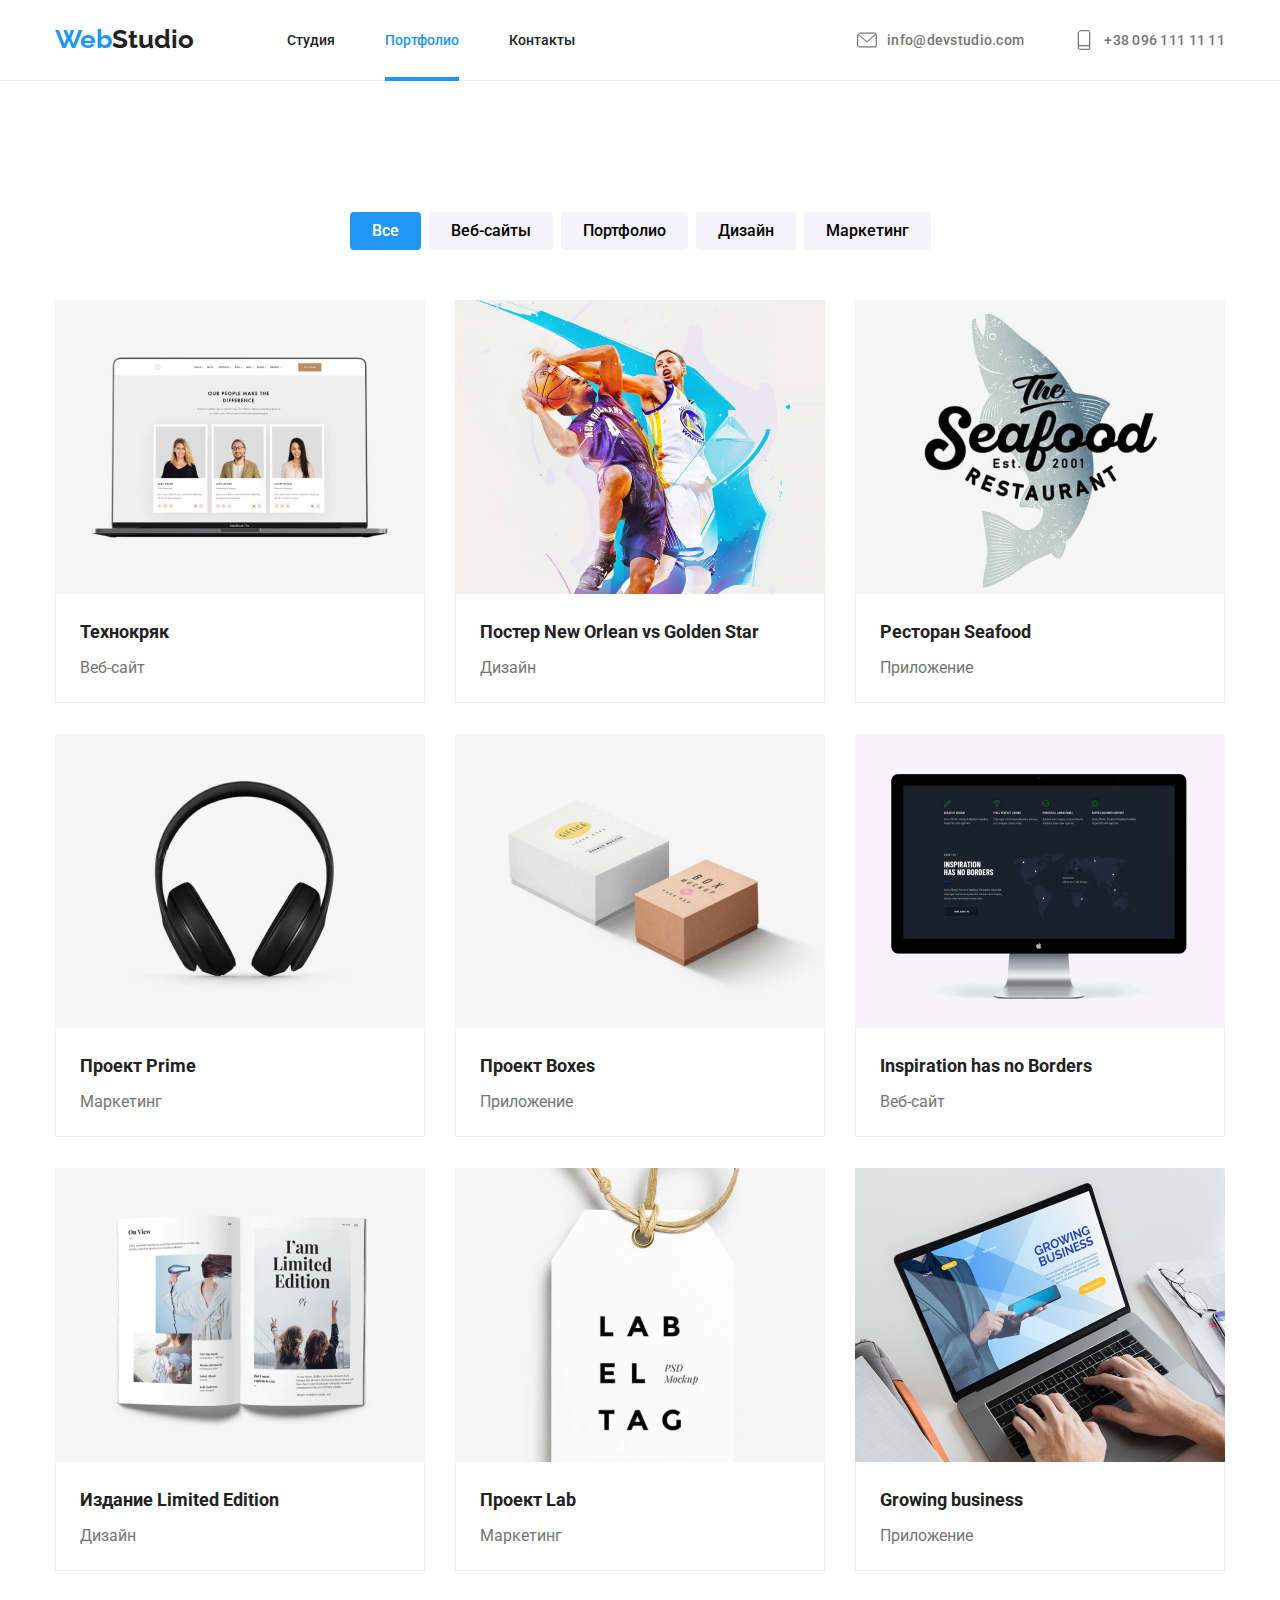
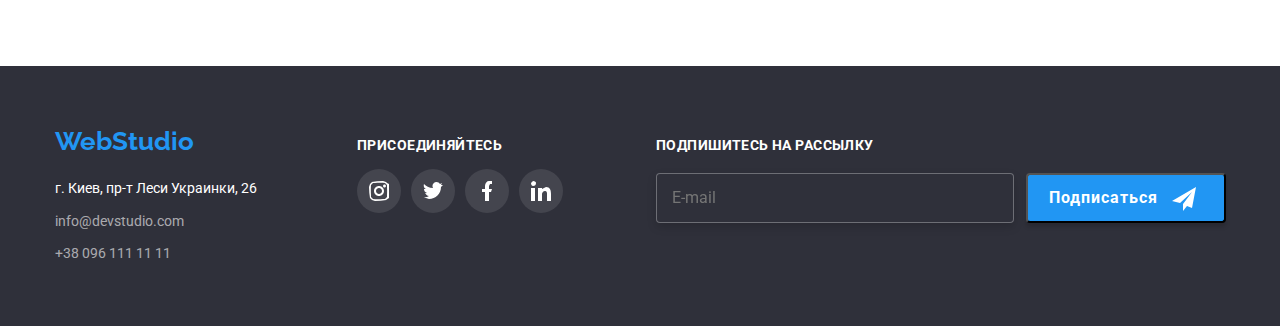
==== commit 5991b039: "code rewriting according to BEM methology" ====
--- a/portfolio.html
+++ b/portfolio.html
@@ -67,219 +67,219 @@
       </div>
     </header>
     <main>
-      <h1 class="our-work">Наши работы</h1>
+      <h1 class="our__work">Наши работы</h1>
       <section class="section">
         <div class="container">
           <ul class="botton-portfolio">
-            <li class="list-botton-portfolio">
+            <li class="botton-portfolio__list">
               <button name="button" type="button" class="menu-portfolio active-botton">Все</button>
             </li>
-            <li class="list-botton-portfolio">
+            <li class="botton-portfolio__list">
               <button name="button" type="button" class="menu-portfolio">Веб-сайты</button>
             </li>
-            <li class="list-botton-portfolio">
+            <li class="botton-portfolio__list">
               <button name="button" type="button" class="menu-portfolio">Портфолио</button>
             </li>
-            <li class="list-botton-portfolio">
+            <li class="botton-portfolio__list">
               <button name="button" type="button" class="menu-portfolio">Дизайн</button>
             </li>
-            <li class="list-botton-portfolio">
+            <li class="botton-portfolio__list">
               <button name="button" type="button" class="menu-portfolio">Маркетинг</button>
             </li>
           </ul>
           <ul class="progects">
-            <li class="progects-item">
-              <a href="" class="progects-link">
-                <div class="progects-thumb">
-                  <img
-                    class="image-portfolio"
+            <li class="progects__item">
+              <a href="" class="progects__link">
+                <div class="progects__thumb">
+                  <img
+                    class="progects__progects__image-portfolio"
                     src="./image/portfolio/image-on-leptop.jpg"
                     alt="Изображения на компютере"
                     width="370"
                     height="294"
                   />
-                  <p class="progects-overlay">
-                    Ресурс предлагает комплексные предложения с разным уровнем функционала и
-                    сервисов. Все это позволит посетителю получить исчерпывающие сведения о компании
-                    или частном лице.
-                  </p>
-                </div>
-                <div class="name-progect">
+                  <p class="progects__overlay">
+                    Ресурс предлагает комплексные предложения с разным уровнем функционала и
+                    сервисов. Все это позволит посетителю получить исчерпывающие сведения о компании
+                    или частном лице.
+                  </p>
+                </div>
+                <div class="progects__name">
                   <h2 class="big-text-image">Технокряк</h2>
                   <p class="small-text-image">Веб-сайт</p>
                 </div>
               </a>
             </li>
-            <li class="progects-item">
-              <a href="" class="progects-link">
-                <div class="progects-thumb">
-                  <img
-                    class="image-portfolio"
+            <li class="progects__item">
+              <a href="" class="progects__link">
+                <div class="progects__thumb">
+                  <img
+                    class="progects__image-portfolio"
                     src="./image/portfolio/bascketboll.jpg"
                     alt="Баскетболисты"
                     width="370"
                     height="294"
                   />
-                  <p class="progects-overlay">
-                    Ресурс предлагает комплексные предложения с разным уровнем функционала и
-                    сервисов. Все это позволит посетителю получить исчерпывающие сведения о компании
-                    или частном лице.
-                  </p>
-                </div>
-                <div class="name-progect">
+                  <p class="progects__overlay">
+                    Ресурс предлагает комплексные предложения с разным уровнем функционала и
+                    сервисов. Все это позволит посетителю получить исчерпывающие сведения о компании
+                    или частном лице.
+                  </p>
+                </div>
+                <div class="progects__name">
                   <h2 class="big-text-image">Постер New Orlean vs Golden Star</h2>
                   <p class="small-text-image">Дизайн</p>
                 </div>
               </a>
             </li>
-            <li class="progects-item">
-              <a href="" class="progects-link">
-                <div class="progects-thumb">
-                  <img
-                    class="image-portfolio"
+            <li class="progects__item">
+              <a href="" class="progects__link">
+                <div class="progects__thumb">
+                  <img
+                    class="progects__image-portfolio"
                     src="./image/portfolio/fish.jpg"
                     alt=" Рыба с надписю Ресторан морская еда"
                     width="370"
                     height="294"
                   />
-                  <p class="progects-overlay">
-                    Ресурс предлагает комплексные предложения с разным уровнем функционала и
-                    сервисов. Все это позволит посетителю получить исчерпывающие сведения о компании
-                    или частном лице.
-                  </p>
-                </div>
-                <div class="name-progect">
+                  <p class="progects__overlay">
+                    Ресурс предлагает комплексные предложения с разным уровнем функционала и
+                    сервисов. Все это позволит посетителю получить исчерпывающие сведения о компании
+                    или частном лице.
+                  </p>
+                </div>
+                <div class="progects__name">
                   <h2 class="big-text-image">Ресторан Seafood</h2>
                   <p class="small-text-image">Приложение</p>
                 </div>
               </a>
             </li>
-            <li class="progects-item">
-              <a href="" class="progects-link">
-                <div class="progects-thumb">
-                  <img
-                    class="image-portfolio"
+            <li class="progects__item">
+              <a href="" class="progects__link">
+                <div class="progects__thumb">
+                  <img
+                    class="progects__image-portfolio"
                     src="./image/portfolio/headphone.jpg"
                     alt="Наушники"
                     width="370"
                     height="294"
                   />
-                  <p class="progects-overlay">
-                    Ресурс предлагает комплексные предложения с разным уровнем функционала и
-                    сервисов. Все это позволит посетителю получить исчерпывающие сведения о компании
-                    или частном лице.
-                  </p>
-                </div>
-                <div class="name-progect">
+                  <p class="progects__overlay">
+                    Ресурс предлагает комплексные предложения с разным уровнем функционала и
+                    сервисов. Все это позволит посетителю получить исчерпывающие сведения о компании
+                    или частном лице.
+                  </p>
+                </div>
+                <div class="progects__name">
                   <h2 class="big-text-image">Проект Prime</h2>
                   <p class="small-text-image">Маркетинг</p>
                 </div>
               </a>
             </li>
-            <li class="progects-item">
-              <a href="" class="progects-link">
-                <div class="progects-thumb">
-                  <img
-                    class="image-portfolio"
+            <li class="progects__item">
+              <a href="" class="progects__link">
+                <div class="progects__thumb">
+                  <img
+                    class="progects__image-portfolio"
                     src="./image/portfolio/box.jpg"
                     alt="Коробки"
                     width="370"
                     height="294"
                   />
-                  <p class="progects-overlay">
-                    Ресурс предлагает комплексные предложения с разным уровнем функционала и
-                    сервисов. Все это позволит посетителю получить исчерпывающие сведения о компании
-                    или частном лице.
-                  </p>
-                </div>
-                <div class="name-progect">
+                  <p class="progects__overlay">
+                    Ресурс предлагает комплексные предложения с разным уровнем функционала и
+                    сервисов. Все это позволит посетителю получить исчерпывающие сведения о компании
+                    или частном лице.
+                  </p>
+                </div>
+                <div class="progects__name">
                   <h2 class="big-text-image">Проект Boxes</h2>
                   <p class="small-text-image">Приложение</p>
                 </div>
               </a>
             </li>
-            <li class="progects-item">
-              <a href="" class="progects-link">
-                <div class="progects-thumb">
+            <li class="progects__item">
+              <a href="" class="progects__link">
+                <div class="progects__thumb">
                   <img
                     src="./image/portfolio/computer.jpg"
                     alt="Монитор компютера с данными"
                     width="370"
                     height="294"
                   />
-                  <p class="progects-overlay">
-                    Ресурс предлагает комплексные предложения с разным уровнем функционала и
-                    сервисов. Все это позволит посетителю получить исчерпывающие сведения о компании
-                    или частном лице.
-                  </p>
-                </div>
-                <div class="name-progect">
+                  <p class="progects__overlay">
+                    Ресурс предлагает комплексные предложения с разным уровнем функционала и
+                    сервисов. Все это позволит посетителю получить исчерпывающие сведения о компании
+                    или частном лице.
+                  </p>
+                </div>
+                <div class="progects__name">
                   <h2 class="big-text-image">Inspiration has no Borders</h2>
                   <p class="small-text-image">Веб-сайт</p>
                 </div>
               </a>
             </li>
-            <li class="progects-item">
-              <a href="" class="progects-link">
-                <div class="progects-thumb">
-                  <img
-                    class="image-portfolio"
+            <li class="progects__item">
+              <a href="" class="progects__link">
+                <div class="progects__thumb">
+                  <img
+                    class="progects__image-portfolio"
                     src="./image/portfolio/book.jpg"
                     alt="Книга с фотографиями женщин"
                     width="370"
                     height="294"
                   />
-                  <p class="progects-overlay">
-                    Ресурс предлагает комплексные предложения с разным уровнем функционала и
-                    сервисов. Все это позволит посетителю получить исчерпывающие сведения о компании
-                    или частном лице.
-                  </p>
-                </div>
-                <div class="name-progect">
+                  <p class="progects__overlay">
+                    Ресурс предлагает комплексные предложения с разным уровнем функционала и
+                    сервисов. Все это позволит посетителю получить исчерпывающие сведения о компании
+                    или частном лице.
+                  </p>
+                </div>
+                <div class="progects__name">
                   <h2 class="big-text-image">Издание Limited Edition</h2>
                   <p class="small-text-image">Дизайн</p>
                 </div>
               </a>
             </li>
-            <li class="progects-item">
-              <a href="" class="progects-link">
-                <div class="progects-thumb">
-                  <img
-                    class="image-portfolio"
+            <li class="progects__item">
+              <a href="" class="progects__link">
+                <div class="progects__thumb">
+                  <img
+                    class="progects__image-portfolio"
                     src="./image/portfolio/label.jpg"
                     alt="Лейбл"
                     width="370"
                     height="294"
                   />
-                  <p class="progects-overlay">
-                    Ресурс предлагает комплексные предложения с разным уровнем функционала и
-                    сервисов. Все это позволит посетителю получить исчерпывающие сведения о компании
-                    или частном лице.
-                  </p>
-                </div>
-                <div class="name-progect">
+                  <p class="progects__overlay">
+                    Ресурс предлагает комплексные предложения с разным уровнем функционала и
+                    сервисов. Все это позволит посетителю получить исчерпывающие сведения о компании
+                    или частном лице.
+                  </p>
+                </div>
+                <div class="progects__name">
                   <h2 class="big-text-image">Проект Lab</h2>
                   <p class="small-text-image">Маркетинг</p>
                 </div>
               </a>
             </li>
-            <li class="progects-item">
-              <a href="" class="progects-link">
-                <div class="progects-thumb">
-                  <img
-                    class="image-portfolio"
+            <li class="progects__item">
+              <a href="" class="progects__link">
+                <div class="progects__thumb">
+                  <img
+                    class="progects__image-portfolio"
                     src="./image/portfolio/leptop.jpg"
                     alt="Монитор ноутбука"
                     width="370"
                     height="294"
                   />
-                  <p class="progects-overlay">
-                    Ресурс предлагает комплексные предложения с разным уровнем функционала и
-                    сервисов. Все это позволит посетителю получить исчерпывающие сведения о компании
-                    или частном лице.
-                  </p>
-                </div>
-                <div class="name-progect">
+                  <p class="progects__overlay">
+                    Ресурс предлагает комплексные предложения с разным уровнем функционала и
+                    сервисов. Все это позволит посетителю получить исчерпывающие сведения о компании
+                    или частном лице.
+                  </p>
+                </div>
+                <div class="progects__name">
                   <h2 class="big-text-image">Growing business</h2>
                   <p class="small-text-image">Приложение</p>
                 </div>
@@ -298,15 +298,15 @@
           <address>
             <ul>
               <li class="address">
-                <a href="" class="footer__address_color">г. Киев, пр-т Леси Украинки, 26</a><br />
+                <a href="" class="address__color">г. Киев, пр-т Леси Украинки, 26</a><br />
               </li>
               <li class="address">
-                <a href="mailto:info@devstudio.com" class="footer__address_greyy">
+                <a href="mailto:info@devstudio.com" class="address__greyy">
                   info@devstudio.com </a
                 ><br />
               </li>
               <li class="address">
-                <a href="tel:+380961111111" class="footer__address_greyy">+38 096 111 11 11</a
+                <a href="tel:+380961111111" class="address__greyy">+38 096 111 11 11</a
                 ><br />
               </li>
             </ul>
--- a/css/styles.css
+++ b/css/styles.css
@@ -392,16 +392,16 @@
   flex-wrap: wrap;
 }
 
-.exemples__photo_item {
+.exemples__item {
   position: relative;
   margin-right: 30px;
 }
 
-.exemples__photo_item:nth-child(3n) {
+.exemples__item:nth-child(3n) {
   margin-right: 0;
 }
 
-.exemples__photo_text {
+.exemples__text {
   position: absolute;
   bottom: 0;
   right: 0;
@@ -577,17 +577,22 @@
 }
 
 /* -------------------------------Portfolio button */
+
+.our__work{
+  visibility: hidden;
+
+}
 .botton-portfolio {
   display: flex;
   justify-content: center;
   margin-bottom: 50px;
 }
 
-.list-botton-portfolio {
+.botton-portfolio__list {
   margin-right: 8px;
 }
 
-.list-botton-portfolio:last-child {
+.botton-portfolio__list:last-child {
   margin-right: 0;
 }
 /*--------------------------------- Portfolio our projects */
@@ -611,7 +616,7 @@
   flex-wrap: wrap;
 }
 
-.progects-item {
+.progects__item {
   position: relative;
 
   width: calc((100% - 60px) / 3);
@@ -619,14 +624,14 @@
   margin-bottom: 30px;
 }
 
-.progects-item:nth-child(3n) {
+.progects__item:nth-child(3n) {
   margin-right: 0px;
 }
 
-.progects-item:nth-last-child(-n + 3) {
+.progects__item:nth-last-child(-n + 3) {
   margin-bottom: 0px;
 }
-.progects-link {
+.progects__link {
   display: block;
 
   width: 370px;
@@ -639,18 +644,18 @@
   color: var(--body-text-color);
 }
 
-.progects-link:hover,
-.progects-link:focus {
+.progects__link:hover,
+.progects__link:focus {
   background-color: var(--white-color);
 
   box-shadow: 0px 1px 1px rgba(0, 0, 0, 0.12), 0px 4px 4px rgba(0, 0, 0, 0.06),
     1px 4px 6px rgba(0, 0, 0, 0.16);
 }
-.progects-thumb {
+.progects__thumb {
   overflow: hidden;
   position: relative;
 }
-.progects-overlay {
+.progects__overlay {
   position: absolute;
 
   left: 0;
@@ -669,12 +674,16 @@
 
   background-color: rgba(33, 150, 243, 0.9);
 }
-.progects-link:hover .progects-overlay,
-.progects-link:focus .progects-overlay {
+.progects__link:hover .progects__overlay,
+.progects__link:focus .progects__overlay {
   transform: translateY(0);
 }
 
-.name-progect {
+.progects__image-portfolio {
+  width: 100%;
+}
+
+.progects__name {
   padding-top: 20px;
   padding-bottom: 20px;
   padding-right: 24px;
@@ -684,10 +693,6 @@
   border-left: 1px solid #eeeeee;
 }
 
-.image-portfolio {
-  width: 100%;
-}
-
 .big-text-image {
   display: block;
   margin-bottom: 4px;
@@ -739,7 +744,7 @@
   margin-top: 20px;
 }
 
-.footer__address_color {
+.address__color {
   color: var(--white-color);
 
   transition-duration: var(--time-for-hover);
@@ -747,12 +752,12 @@
   transition-property: color;
 }
 
-.footer__address_color:hover,
-.footer__address_color:focus {
+.address__color:hover,
+.address__color:focus {
   color: var(--background-botton-color);
 }
 
-.footer__address_greyy {
+.address__greyy {
   color: var(--footer-contacts-color);
 
   transition-duration: var(--time-for-hover);
@@ -760,8 +765,8 @@
   transition-property: color;
 }
 
-.footer__address_greyy:hover,
-.footer__address_greyy:focus {
+.address__greyy:hover,
+.address__greyy:focus {
   color: var(--background-botton-color);
 }
 
